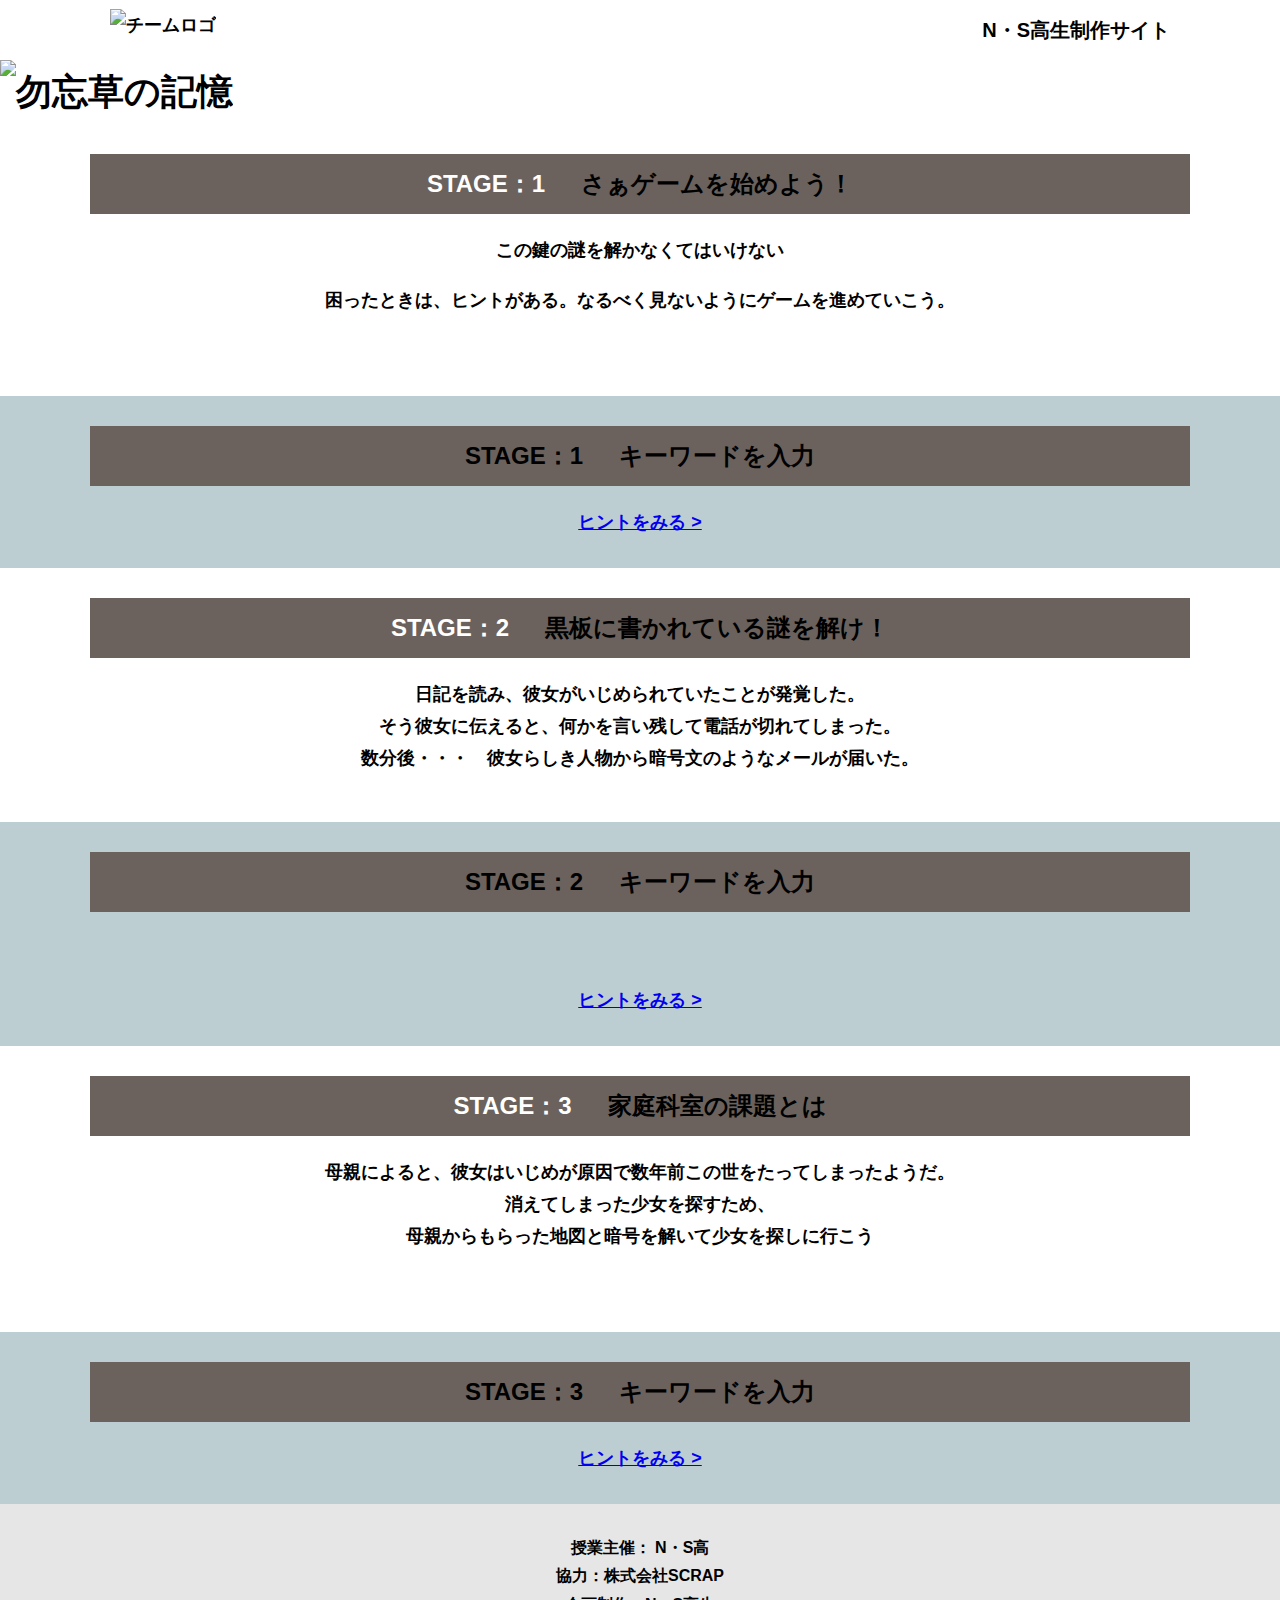
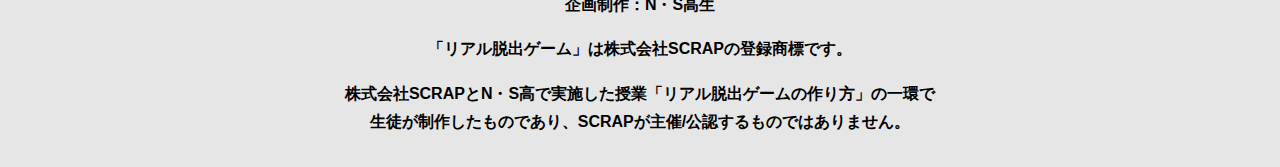
==== main.html @ 3f6b4d62 "Update main.html" ====
<!DOCTYPE html>
<html lang="ja">
<head>
  <meta charset="UTF-8">
  <meta http-equiv="X-UA-Compatible" content="IE=edge">
  <meta name="viewport" content="width=device-width, initial-scale=1.0">
  <title>少女の記憶 │ Project N</title>
  <link rel="stylesheet" href="assets/css/normalize.css">
  <link rel="stylesheet" href="assets/css/style.css">
</head>
<body>
  <svg width="0" height="0" class="hidden">
    <symbol xmlns="http://www.w3.org/2000/svg" viewBox="0 0 12.47 24.94" id="arrow" class="arrow_svg">
      <title>arrow</title>
      <polygon points="0 24.94 0 19.66 7.35 12.47 0 5.92 0 0 12.47 12.47 0 24.94"/>
    </symbol>
  </svg>
  <header class="header">
    <div class="container">
      <div class="header__logo"><img src="assets/images/logo.svg" alt="チームロゴ"></div>
      <div class="header__name">N・S高生制作サイト</div>
    </div>
  </header>
  <main class="main main-page">
    <!-- タイトルエリア　ここから -->
    <h1 class="main-title"><img src="assets/images/main-image.png" alt="勿忘草の記憶"></h1>
    <!-- タイトルエリア　ここまで -->
    <div id="stage">

      <!-- STAGE1　ここから -->
      <div id="sectionStage1" class="stage">

        <!-- STAGE1問題セクション　ここから -->
        <section class="section">
          <div class="container">
            <h2 class="section-title section-title--keycolorlight"><span class="section-title__stage">STAGE：1</span>さぁゲームを始めよう！</h2>
            <p class="text-center">この鍵の謎を解かなくてはいけない</p>
            <p class="text-center">困ったときは、ヒントがある。なるべく見ないようにゲームを進めていこう。</p>
  
            <div class="container">
              <figure class="image__container">
                <img src="assets/images/stage.png" alt="">
              </figure>
                
 <!--  YouTube貼り付け
              <div class="youtube__container">
                <div class="youtube">
                  <iframe width="560" height="315" src="https://www.youtube.com/embed/IRyJe-0Uie0?controls=0" title="YouTube video player" frameborder="0" allow="accelerometer; autoplay; clipboard-write; encrypted-media; gyroscope; picture-in-picture" allowfullscreen></iframe>
                </div>
              </div>
Youtube貼り付けここまで -->
                
            </div>
          </div>
        </section>
        <!-- STAGE1問題セクション　ここまで -->

        <!-- STAGE1解答入力セクション　ここから -->
        <section class="section bg-color--keycolor">
          <div class="container">
            <h2 class="section-title"><span class="section-title__stage">STAGE：1</span>キーワードを入力</h2>
            <!------------------------------------------------------------------------------------------------------------
              解答入力欄のコンポーネントです。入力欄・送信ボタン・エラーメッセージを表示します。
              v-bind:correct="correctAnswer['stage1']['q1']" は正解の解答を指します。
              v-on:answer-input="answerInput($event, 'stage1', 1)" は送信ボタンをクリックした時の動作を決める関数です。
              2番目、3番目の1引数 'stage1', 1 はstage1の1問目ということになります。
              1番麺の引数 $event は正解、不正解の判定を受け取る変数です。
              []、()の間違い、''の抜けがあると動きません。
            ------------------------------------------------------------------------------------------------------------>
            <answer-input v-bind:correct="correctAnswer['stage1']['q1']" v-on:answer-input="answerInput($event, 'stage1', 1)"></answer-input>

            <a class="link-hint" href="hint1.html" target="hint1">ヒントをみる ></a>
          </div>
        </section>
        <!-- STAGE1解答入力セクション　ここまで -->

        <!-- STAGE1クリア画面　ここから -->
        <!------------------------------------------------------------------------------------------------------
          ステージを全問正解するとclear['stage1']がtrusになります。
          v-if="clear['stage1']"はclear['stage1']がtrueになったら表示します。
          v-bind:class="{isClear:clear['stage1']}"はclear['stage1']がtrueになったら「isClear」クラスを追加します。
        -------------------------------------------------------------------------------------------------------->
        <section v-if="clear['stage1']" v-bind:class="{isClear:clear['stage1']}"  class="section section--clear bg-color--gray">
          <div class="container">
            <div class="clear-message">
              <div class="clear-message__title">STAGE：１  クリア！</div>
              <div class="clear-message__content">謎がとけ、鍵が空いた！<br>
                さぁ先生を助けるため<br>
                ３つステージの謎をとき、暗号を見つけ出そう！</div>
              <button v-on:click="nextStage('stage1')" onclick="location.href='#sectionStage2'" class="clear-message__btn btn">次のステージへ<svg class="btn__arrow"><use xlink:href="#arrow"></use></svg></button>
            </div>
          </div>
        </section>
        <!-- STAGE1クリア画面　ここまで -->

      </div>
      <!-- STAGE1　ここまで -->

      <!-- STAGE2　ここから -->
      <!---------------------------------------------------------------------
        クリア画面の「次のステージへ」ボタンをクリックしたら表示します。
        v-if="next['stage1']"はnext['stage1']がtrueになったら表示します。
      ----------------------------------------------------------------------->
      <div v-if="next['stage1']" id="sectionStage2" class="stage">
        <section>
          <div class="section">
            <div class="container">
              <h2 class="section-title section-title--keycolorlight"><span class="section-title__stage">STAGE：2</span>黒板に書かれている謎を解け！</h2>
              <p class="text-center">日記を読み、彼女がいじめられていたことが発覚した。<br>
                そう彼女に伝えると、何かを言い残して電話が切れてしまった。<br>
                 数分後・・・　彼女らしき人物から暗号文のようなメールが届いた。
              </p>
            </div>
          </div>
          <div class="stage-column__container section bg-color--keycolor">
            <div class="container">
              <h2 class="section-title"><span class="section-title__stage">STAGE：2</span>キーワードを入力</h2>
              <!-------------------------------------------------------------
                class名"row"内のclass名"column"が横並びになります。
                改行する場合は以下のように追加してください。
                <div class="row">
                  <div class="column">
                    ～ 内容 ～
                  </div>
                </div>
              ------------------------------------------------------------->
              <div class="row">

                <!-- STAGE2-1　ここから -->
                <div class="column">
                  <!-- STAGE2-1問題セクション　ここから -->
                  <figure class="image__container">
                    <img src="assets/images/stage.png" alt="">
                  </figure>
                  <!-- STAGE2-1問題セクション　ここまで -->
                  <!-- STAGE2-1解答入力セクション　ここから -->
                  <answer-input v-bind:correct="correctAnswer['stage2']['q1']" v-on:answer-input="answerInput($event, 'stage2', 1)"></answer-input>
                  <a class="link-hint" href="hint2.html" target="hint2">ヒントをみる ></a>
                  <!-- STAGE2-1解答入力セクション　ここまで -->
                </div><!-- /.column -->
                <!-- STAGE2-1　ここまで -->

<!-- STAGE2-2 を追加

                <div class="column">

                  <figure class="image__container">
                    <img src="assets/images/stage.png" alt="">
                  </figure>

                  <answer-input v-bind:correct="correctAnswer['stage2']['q2']" v-on:answer-input="answerInput($event, 'stage2', 2)"></answer-input>
                  <a class="link-hint" href="hint2.html" target="hint2">ヒントをみる ></a>
                　
                </div>

2-2追加ここまで -->
                  
<!-- STAGE2-3 を追加

                <div class="column">

                  <figure class="image__container">
                    <img src="assets/images/stage.png" alt="">
                  </figure>

                  <answer-input v-bind:correct="correctAnswer['stage2']['q3']" v-on:answer-input="answerInput($event, 'stage2', 3)"></answer-input>
                  <a class="link-hint" href="hint2.html" target="hint2">ヒントをみる ></a>

                </div>

2-3追加ここまで -->

              </div><!-- /.row -->

            </div>
          </div>
        </section>

        <!-- STAGE2クリア画面　ここから -->
        <section v-if="clear['stage2']" v-bind:class="{isClear:clear['stage2']}"  class="section section--clear bg-color--gray">
          <div class="container">
            <div class="clear-message">
              <div class="clear-message__title">STAGE：2　クリア！</div>
              <div class="clear-message__content">暗号文を解き、<br>
                あなたは導き出された連絡先に電話をした</div>
                <button v-on:click="nextStage('stage2')" onclick="location.href='#sectionStage3'" class="clear-message__btn btn">次のステージへ<svg class="btn__arrow"><use xlink:href="#arrow"></use></svg></button>
            </div>
          </div>
        </section>
        <!-- STAGE2クリア画面　ここまで -->
      </div>
      <!-- STAGE2　ここまで -->

      <!-- STAGE3　ここから -->
      <div v-if="next['stage2']" id="sectionStage3" class="stage">

        <!-- STAGE3-1問題セクション　ここから -->
        <section class="section">
          <div class="container">
            <h2 class="section-title section-title--keycolorlight"><span class="section-title__stage">STAGE：3</span>家庭科室の課題とは</h2>
            <p class="text-center">母親によると、彼女はいじめが原因で数年前この世をたってしまったようだ。<br>
              消えてしまった少女を探すため、<br>
              母親からもらった地図と暗号を解いて少女を探しに行こう</p>
            <figure class="image__container">
              <img src="assets/images/stage.png" alt="">
            </figure>
          </div>
        </section>
        <!-- STAGE3-1問題セクション　ここまで -->

        <!-- STAGE3-1解答入力セクションここから -->
        <section class="section bg-color--keycolor">
          <div class="container">
            <h2 class="section-title"><span class="section-title__stage">STAGE：3</span>キーワードを入力</h2>
            <!-----------------------------------------------------------------------------------------------------------------
              解答入力欄のコンポーネントです。
              v-on:answer-input="answerInput($event, 'stage3', 1, 'final')" は送信ボタンをクリックした時の動作を決める関数です。
              4番目の引数 'final' は最終ステージを表します。
            ------------------------------------------------------------------------------------------------------------------>
            <answer-input v-bind:correct="correctAnswer['stage3']['q1']" v-on:answer-input="answerInput($event, 'stage3', 1, 'final')"></answer-input>
            <a class="link-hint" href="hint3.html" target="hint3">ヒントをみる ></a>
          </div>
        </section>
        <!-- STAGE3-1解答入力セクション　ここまで -->

<!-- STAGE3-2問題セクション を追加

          <section class="section">
          <div class="container">

            <figure class="image__container">
              <img src="assets/images/stage.png" alt="">
            </figure>
          </div>
        </section>

        <section class="section bg-color--keycolor">
          <div class="container">
            <h2 class="section-title"><span class="section-title__stage">STAGE：3</span>キーワードを入力</h2>
            <answer-input v-bind:correct="correctAnswer['stage3']['q2']" v-on:answer-input="answerInput($event, 'stage3', 2, 'final')"></answer-input>
            <a class="link-hint" href="hint3.html" target="hint3">ヒントをみる ></a>
          </div>
        </section>
      　　
STAGE3-2追加ここまで -->

          
<!-- STAGE3-3問題セクション　を追加
        <section class="section">
          <div class="container">

            <figure class="image__container">
              <img src="assets/images/stage.png" alt="">
            </figure>
          </div>
        </section>

        <section class="section bg-color--keycolor">
          <div class="container">
            <h2 class="section-title"><span class="section-title__stage">STAGE：3</span>キーワードを入力</h2>

            <answer-input v-bind:correct="correctAnswer['stage3']['q3']" v-on:answer-input="answerInput($event, 'stage3', 3, 'final')"></answer-input>
            <a class="link-hint" href="hint3.html" target="hint3">ヒントをみる ></a>
          </div>
        </section>

STAGE3-3追加　ここまで -->

          
      </div>
      <!-- STAGE3　ここまで -->

    </div>
  </main>
  <footer class="footer section bg-color--gray">
    <div class="container">
        <p class="text-center">授業主催： N・S高<br>協力：株式会社SCRAP<br>企画制作：N・S高生</p>
        <p class="text-center">「リアル脱出ゲーム」は株式会社SCRAPの登録商標です。</p>
        <p class="text-center">株式会社SCRAPとN・S高で実施した授業「リアル脱出ゲームの作り方」の一環で<br>生徒が制作したものであり、SCRAPが主催/公認するものではありません。</p>
    </div>
  </footer>
  <script src="https://unpkg.com/vue@next"></script>
  <script src="assets/js/main.js"></script>
</body>
</html>
---- assets/css/style.css ----
@charset "UTF-8";
/****************************
 * 共通CSSのテンプレートです。
*****************************/
*,
*::before,
*::after {
  -webkit-box-sizing: border-box;
          box-sizing: border-box;
}

html {
  font-size: 18px;
  -webkit-box-sizing: border-box;
          box-sizing: border-box;
}

body {
  overflow-x: hidden;
  font-family: "游ゴシック体", "Yu Gothic", YuGothic, "ヒラギノ角ゴ Pro", "Hiragino Kaku Gothic Pro", "メイリオ", "Meiryo", sans-serif;
  font-size: 18px;
  line-height: 1.77778;
  font-weight: bold;
  text-decoration: none;
  border: none;
  list-style: none;
  color: #000;
  margin: 0;
}

img {
  width: 100%;
}

figure {
  margin: 0;
}

figcaption {
  margin-top: 30px;
  font-size: 14px;
}

@media screen and (max-width: 767px) {
  figcaption {
    font-size: 13px;
  }
}

input[type=text] {
  font-size: 18px;
  border: none;
  padding: 25px 35px;
  display: block;
  margin: 0 auto;
  max-width: 580px;
  width: 100%;
}

::-webkit-input-placeholder {
  color: #999;
}

:-ms-input-placeholder {
  color: #999;
}

::-ms-input-placeholder {
  color: #999;
}

::placeholder {
  color: #999;
}

button {
  cursor: pointer;
  display: block;
  border: none;
  margin: 0 auto;
  background-color: #83aab6;
  color: #fff;
  width: 287px;
  height: 55px;
}

/*******************
* Layout
*******************/
.section {
  padding-top: 30px;
  padding-bottom: 30px;
}

.section--clear {
  /* ステージクリア画面 */
  position: fixed;
  display: none;
  /* 読み込み時に一瞬表示されるのを防ぐ */
  -webkit-box-pack: center;
      -ms-flex-pack: center;
          justify-content: center;
  -webkit-box-align: center;
      -ms-flex-align: center;
          align-items: center;
  top: 0;
  bottom: 0;
  left: 0;
  right: 0;
  z-index: 200;
}

.section--clear.isClear {
  display: -webkit-box;
  display: -ms-flexbox;
  display: flex;
}

.container {
  width: 1100px;
  padding-left: 20px;
  padding-right: 20px;
  margin: 0 auto;
}

@media screen and (max-width: 1100px) {
  .container {
    width: calc(100% - 40px);
  }
}

.row {
  display: -webkit-box;
  display: -ms-flexbox;
  display: flex;
  -ms-flex-line-pack: stretch;
      align-content: stretch;
  gap: 10px;
}

.row + .row {
  margin-top: 20px;
}

.column {
  width: 100%;
}

.card {
  background-color: #fff;
  margin-bottom: 20px;
  height: 100%;
}

.card__title {
  font-size: 18px;
  text-align: center;
  margin: 0;
  padding: 20px 30px;
  position: relative;
  cursor: pointer;
}

.card__content {
  -webkit-transition: all 0.3s;
  transition: all 0.3s;
  font-size: 16px;
  padding: 20px 30px;
  margin: 0;
  position: relative;
}

.card__content::before {
  display: block;
  content: '';
  width: calc(100% - 60px);
  height: 7px;
  background-color: #bdced3;
  position: absolute;
  top: -10px;
  left: 30px;
}

.hint-page .card {
  height: auto;
}

.hint-page .card__content {
  display: none;
  text-align: center;
}

.hint-page .card__arrow {
  position: absolute;
  top: calc(50% - 12px);
  right: 45px;
  -webkit-transform: rotate(90deg);
          transform: rotate(90deg);
  -webkit-transition: all 0.3s;
  transition: all 0.3s;
  fill: #009245;
  width: 12px;
  height: 24px;
}

.hint-page .card.is-open .card__content {
  display: block;
}

.hint-page .card.is-open .card__arrow {
  -webkit-transform: rotate(-90deg);
          transform: rotate(-90deg);
}

.box {
  padding: 35px 30px;
}

.youtube {
  position: relative;
  width: 100%;
  padding-top: 56.25%;
}

.youtube iframe {
  position: absolute;
  top: 0;
  left: 0;
  width: 100%;
  height: 100%;
}

.youtube__container {
  max-width: 800px;
  margin: 0 auto;
}

/*********************
* Color
*********************/
.bg-color--keycolor {
  background-color: #bdced3;
}

.bg-color--subcolor {
  background-color: #bdced3;
}

.bg-color--gray {
  background-color: #e6e6e6;
}

/*********************
* title
**********************/
.main-title {
  margin: 0;
}

.sub-title {
  text-align: center;
  font-size: 18px;
  line-height: 1.66667;
}

.sub-title__bg {
  background-color: #fcee21;
  padding-left: 1rem;
  padding-right: 1rem;
}

.section-title {
  font-size: 24px;
  line-height: 1.75;
  text-align: center;
  padding: 9px 20px;
  background-color: #6b625d;
  margin: 0 -20px 20px -20px;
}

.section-title__stage {
  display: inline-block;
  margin-right: 2rem;
}

.section-title--keycolorlight {
  background-color: #6b625d;
}

.section-title--keycolorlight .section-title__stage {
  color: #fff;
}

.section-title--keycolor {
  background-color: #6b625d;
}

.section-title--story {
  width: 330px;
  margin: 0 auto 20px;
}

.section-title--border {
  position: relative;
  font-size: 30px;
  text-align: center;
  line-height: 1.06667;
  margin: 0;
  padding-bottom: 15px;
  color: #006837;
}

.section-title--border::after {
  position: absolute;
  bottom: 0;
  left: calc(50% - 95px);
  display: block;
  content: '';
  background-color: #fff;
  height: 2.6px;
  width: 190px;
}

/******************
* text
******************/
.font-eng {
  font-style: italic;
  font-weight: normal;
}

/*************************
* Button
*************************/
.btn {
  display: block;
  text-decoration: none;
  cursor: pointer;
  background-color: #83aab6;
  color: #fff;
  font-size: 24px;
  line-height: 1.54167;
  text-align: center;
  padding: 11.5px;
  width: calc(100% - 40px);
  max-width: 700px;
  margin: 10px auto;
  position: relative;
}

.btn:hover {
  opacity: 0.7;
}

.btn__arrow {
  position: absolute;
  top: calc(50% - 12px);
  right: 15px;
  fill: #fff;
  width: 12px;
  height: 24px;
}

/****************
* header
*****************/
.header {
  background-color: #fff;
  height: 60px;
}

.header .container {
  display: -webkit-box;
  display: -ms-flexbox;
  display: flex;
  -webkit-box-pack: justify;
      -ms-flex-pack: justify;
          justify-content: space-between;
  -webkit-box-align: center;
      -ms-flex-align: center;
          align-items: center;
  height: 100%;
}

.header__logo {
  width: 330px;
  height: 42px;
}

.header__name {
  font-size: 20px;
  line-height: 1.1;
}

.footer {
  font-size: 16px;
}

.footer p:first-child {
  margin-top: 0;
}

.footer p:last-child {
  margin-bottom: 0;
}

/********************
* main
********************/
.story__note {
  margin: 0;
}

.story__note__outer {
  width: 860px;
  display: -webkit-box;
  display: -ms-flexbox;
  display: flex;
  padding: 20px;
  margin: 20px auto;
  -webkit-box-pack: center;
      -ms-flex-pack: center;
          justify-content: center;
}

@media screen and (max-width: 940px) {
  .story__note__outer {
    width: 100%;
  }
}

.stage-column__container + .stage-column__container {
  border-top: 2px solid #fff;
}

.answer {
  font-size: 18px;
  margin-bottom: 20px;
  line-height: 80px;
  word-spacing: 20px;
}

.err-message {
  color: #c1272d;
  font-size: 18px;
  text-align: center;
}

.link-hint {
  text-align: center;
  display: block;
  margin-top: 20px;
}

.clear-message {
  background-color: #bdced3;
  padding: 30px 30px 60px;
  position: relative;
}

.clear-message__title {
  position: relative;
  display: block;
  text-align: center;
  color: #6b625d;
  font-size: 30px;
  padding-bottom: 10px;
  margin-bottom: 35px;
}

.clear-message__title::after {
  content: '';
  position: absolute;
  display: block;
  width: 183px;
  height: 2px;
  background-color: #fff;
  bottom: 0;
  left: calc(50% - (183px/2));
}

.clear-message__content {
  text-align: center;
}

.clear-message__btn {
  position: absolute;
  bottom: -30px;
  left: calc(50% - 144px);
  width: 288px;
  margin: 0;
}

/********************
* Utility
********************/
.text-center {
  text-align: center;
}

.text-left {
  text-align: left;
}

.text-right {
  text-align: right;
}

.hidden {
  display: none;
}
/*# sourceMappingURL=style.css.map */
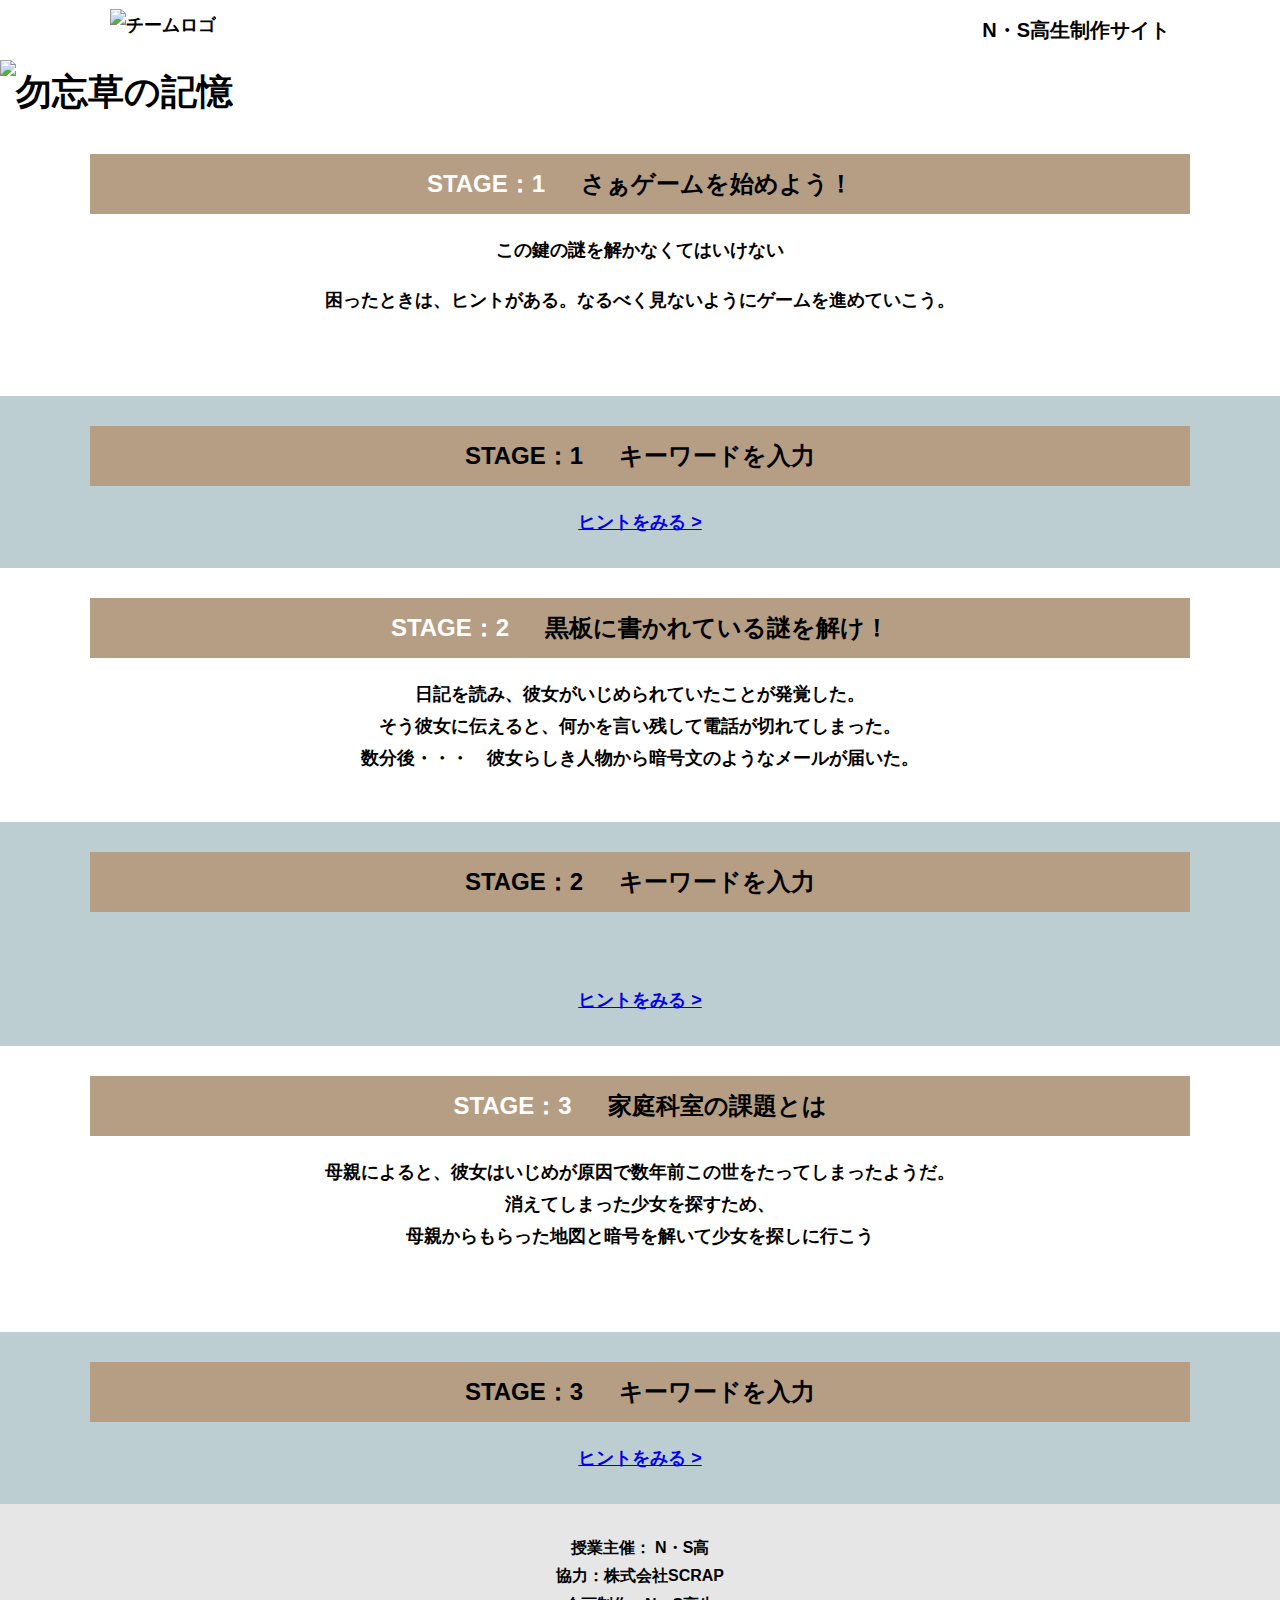
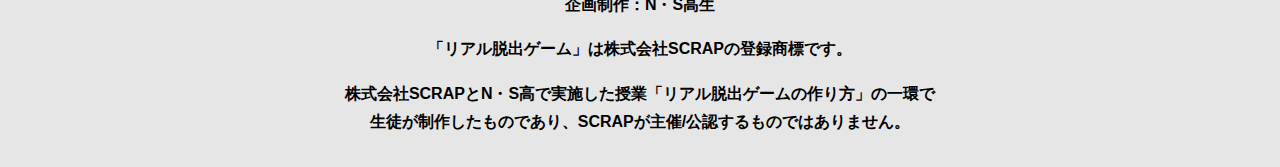
==== commit 4365a1ca: "Update main.html" ====
--- a/main.html
+++ b/main.html
@@ -85,8 +85,8 @@
             <div class="clear-message">
               <div class="clear-message__title">STAGE：１  クリア！</div>
               <div class="clear-message__content">謎がとけ、鍵が空いた！<br>
-                さぁ先生を助けるため<br>
-                ３つステージの謎をとき、暗号を見つけ出そう！</div>
+                新たなる手がかりを見つけるため、<br>
+                日記を読もう！</div>
               <button v-on:click="nextStage('stage1')" onclick="location.href='#sectionStage2'" class="clear-message__btn btn">次のステージへ<svg class="btn__arrow"><use xlink:href="#arrow"></use></svg></button>
             </div>
           </div>
@@ -130,7 +130,7 @@
                 <div class="column">
                   <!-- STAGE2-1問題セクション　ここから -->
                   <figure class="image__container">
-                    <img src="assets/images/stage.png" alt="">
+                    <img src="assets/images/image2.png" alt="">
                   </figure>
                   <!-- STAGE2-1問題セクション　ここまで -->
                   <!-- STAGE2-1解答入力セクション　ここから -->
--- a/assets/css/style.css
+++ b/assets/css/style.css
@@ -78,7 +78,7 @@
   display: block;
   border: none;
   margin: 0 auto;
-  background-color: #83aab6;
+  background-color: #84a7b4;
   color: #fff;
   width: 287px;
   height: 55px;
@@ -198,7 +198,7 @@
           transform: rotate(90deg);
   -webkit-transition: all 0.3s;
   transition: all 0.3s;
-  fill: #009245;
+  fill: #6b625d;
   width: 12px;
   height: 24px;
 }
@@ -274,7 +274,7 @@
   line-height: 1.75;
   text-align: center;
   padding: 9px 20px;
-  background-color: #6b625d;
+  background-color: #b59e84;
   margin: 0 -20px 20px -20px;
 }
 
@@ -284,7 +284,7 @@
 }
 
 .section-title--keycolorlight {
-  background-color: #6b625d;
+  background-color: #b59e84;
 }
 
 .section-title--keycolorlight .section-title__stage {
@@ -292,7 +292,7 @@
 }
 
 .section-title--keycolor {
-  background-color: #6b625d;
+  background-color: #b59e84;
 }
 
 .section-title--story {
@@ -307,7 +307,7 @@
   line-height: 1.06667;
   margin: 0;
   padding-bottom: 15px;
-  color: #006837;
+  color: #6b625d;
 }
 
 .section-title--border::after {
@@ -336,7 +336,7 @@
   display: block;
   text-decoration: none;
   cursor: pointer;
-  background-color: #83aab6;
+  background-color: #84a7b4;
   color: #fff;
   font-size: 24px;
   line-height: 1.54167;
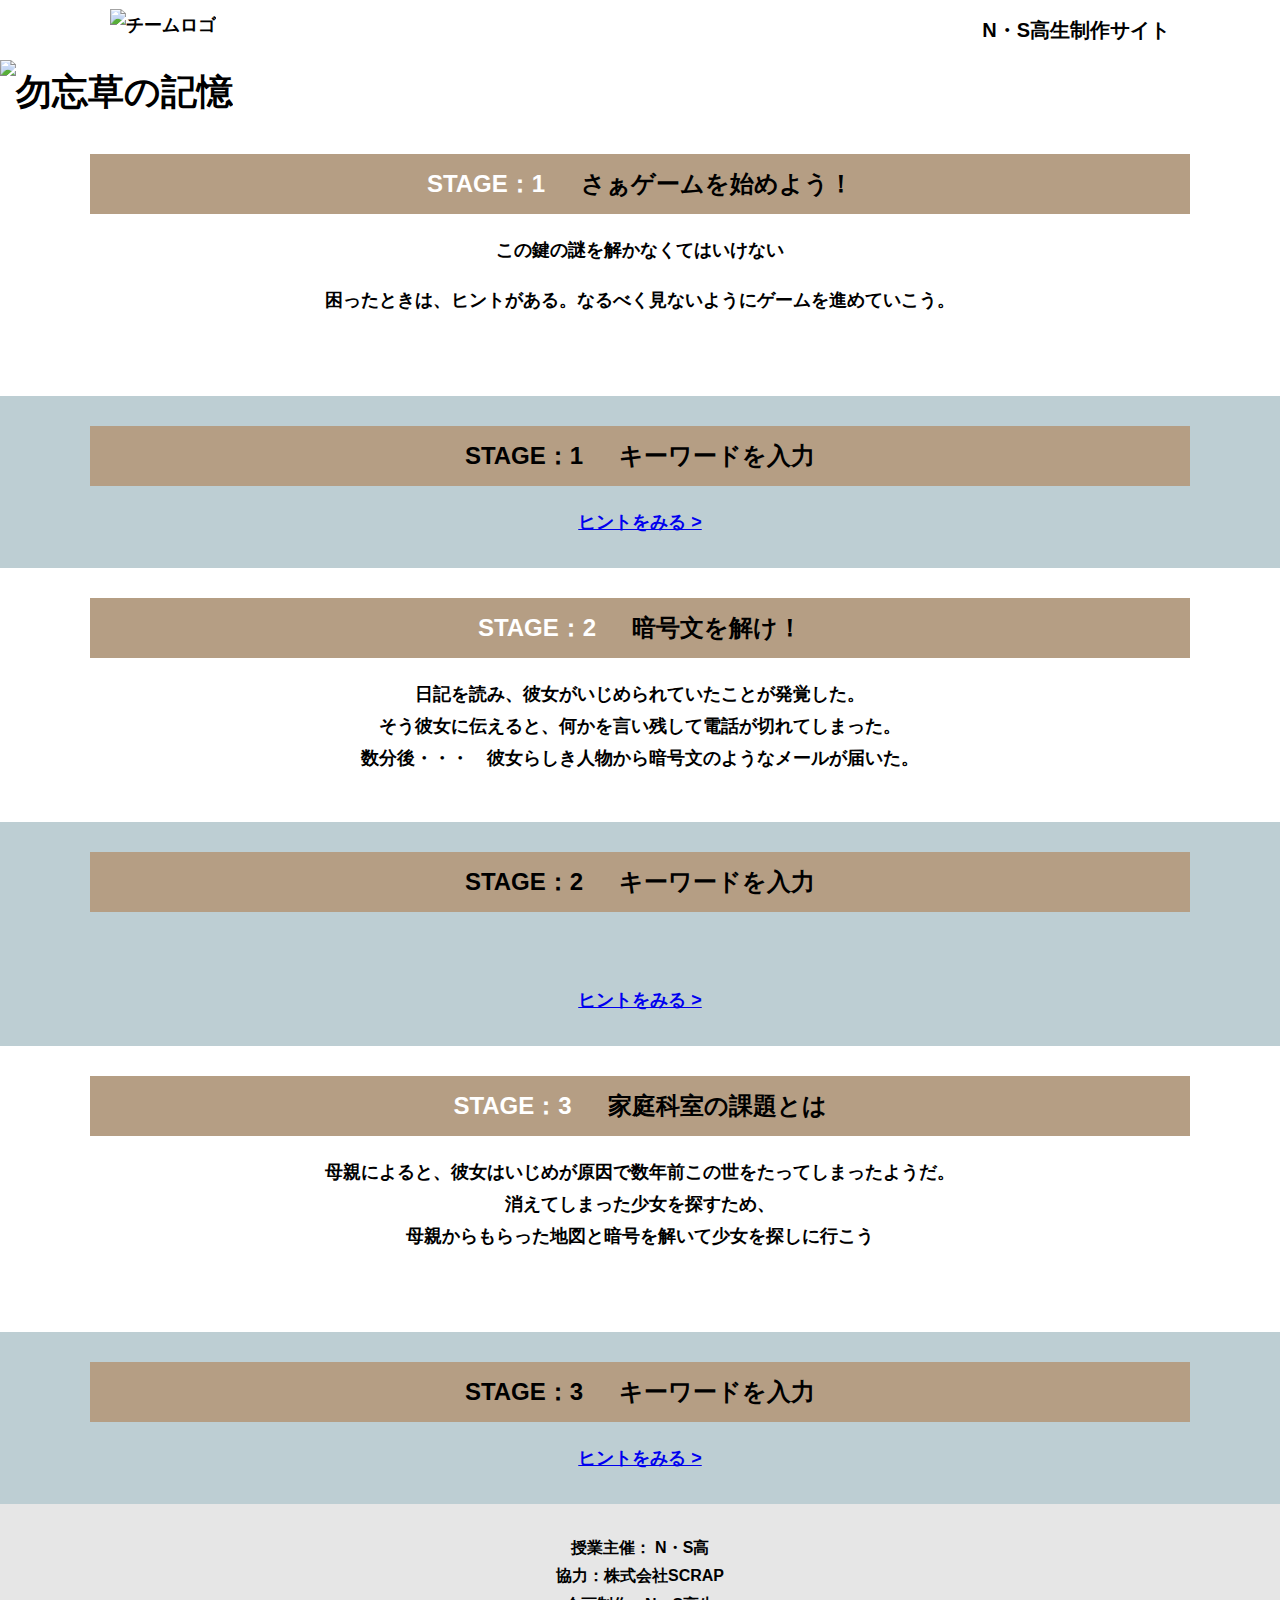
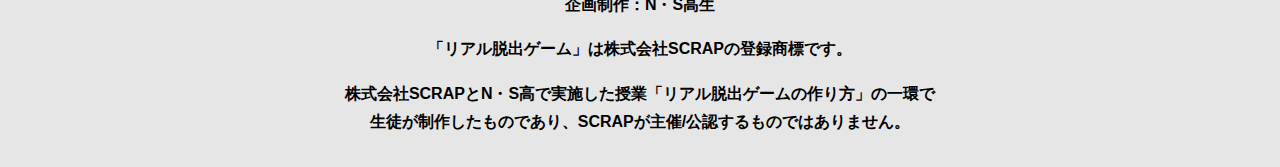
==== commit da75958b: "Merge pull request #20 from meow0704/meow0704-patch-9" ====
--- a/main.html
+++ b/main.html
@@ -105,7 +105,7 @@
         <section>
           <div class="section">
             <div class="container">
-              <h2 class="section-title section-title--keycolorlight"><span class="section-title__stage">STAGE：2</span>黒板に書かれている謎を解け！</h2>
+              <h2 class="section-title section-title--keycolorlight"><span class="section-title__stage">STAGE：2</span>暗号文を解け！</h2>
               <p class="text-center">日記を読み、彼女がいじめられていたことが発覚した。<br>
                 そう彼女に伝えると、何かを言い残して電話が切れてしまった。<br>
                  数分後・・・　彼女らしき人物から暗号文のようなメールが届いた。
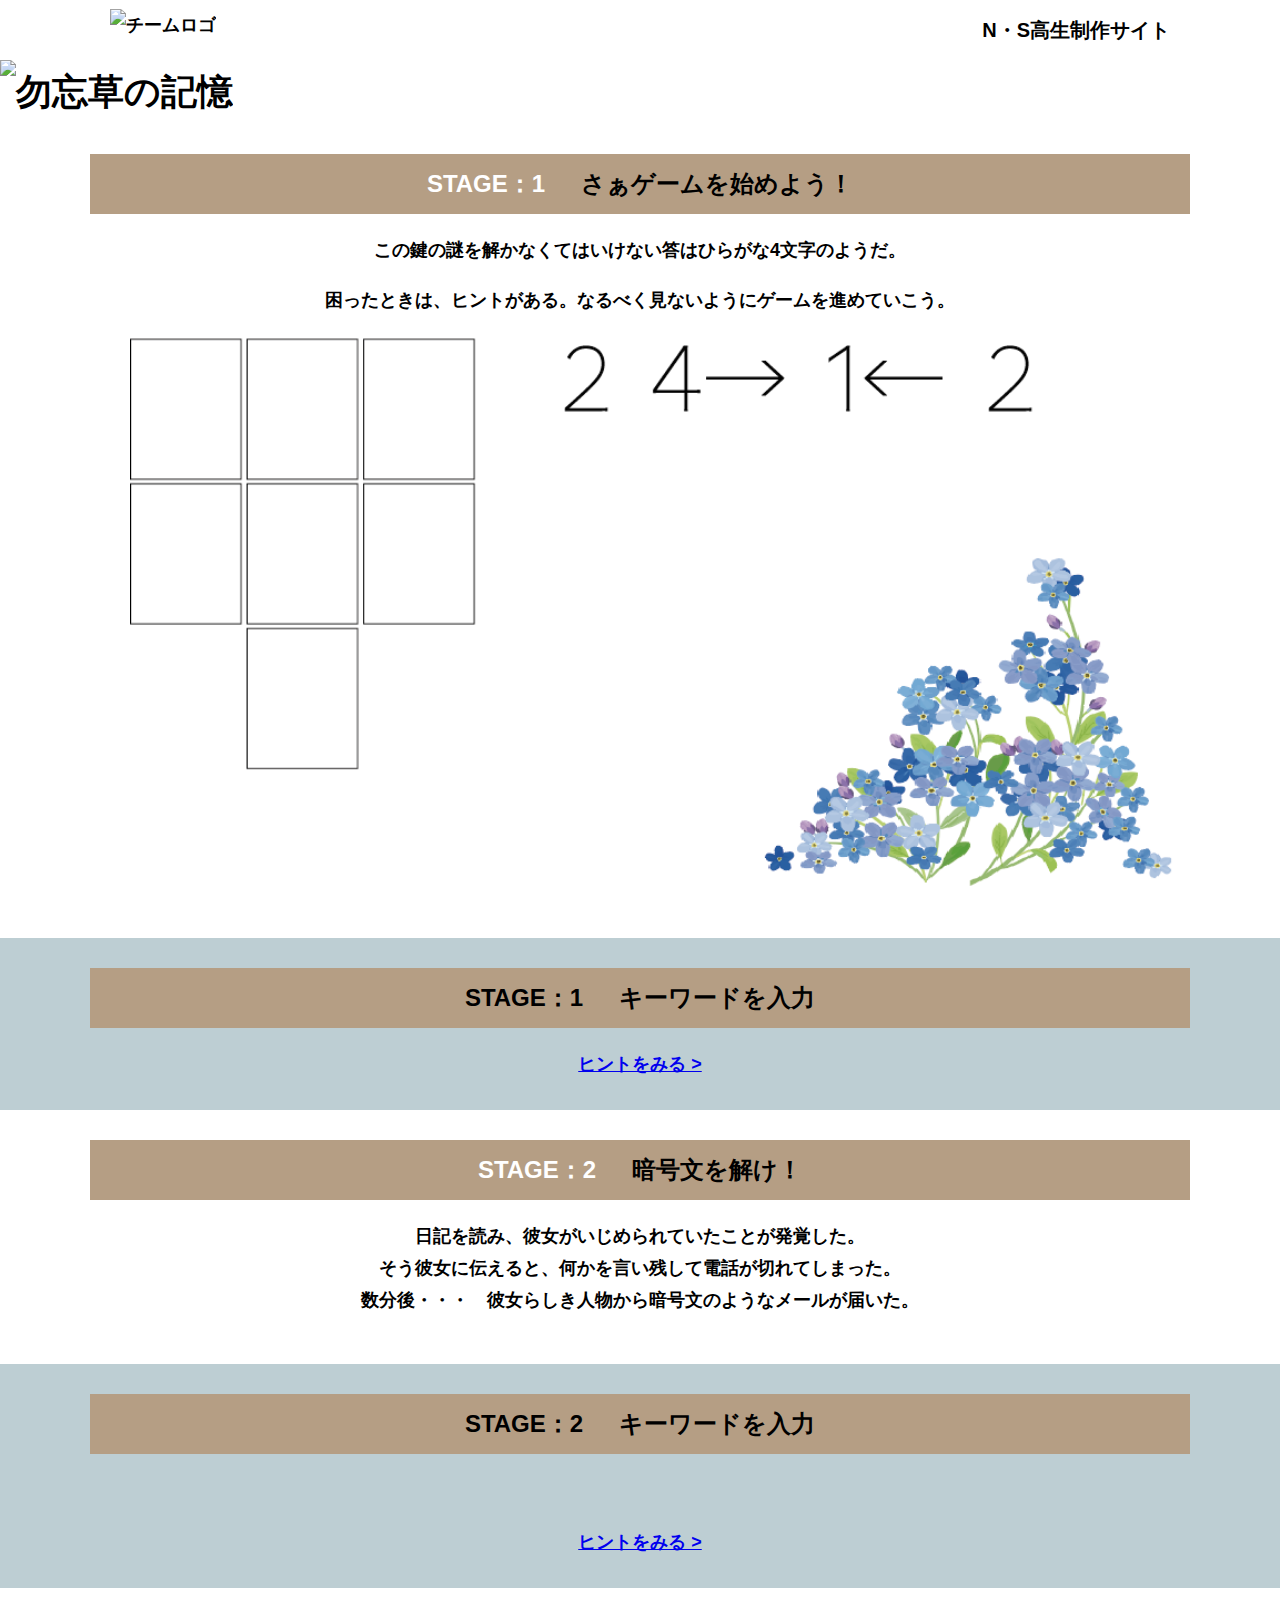
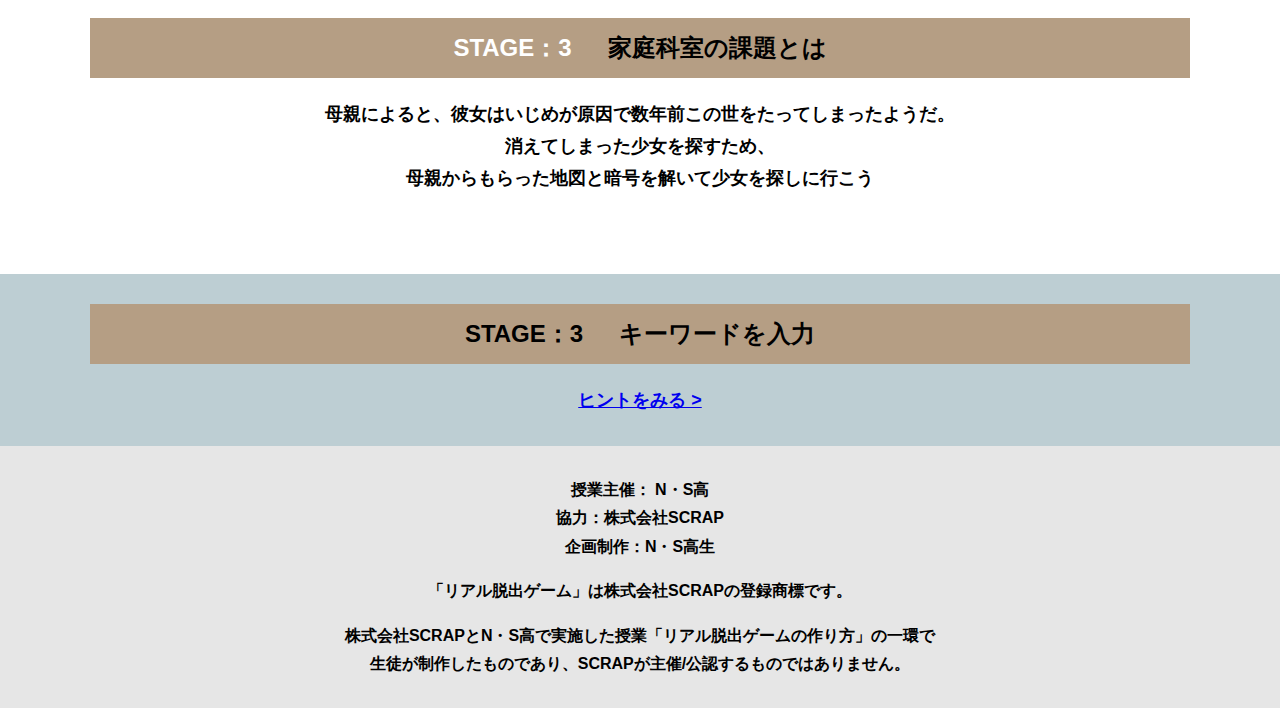
==== commit d3c6fb81: "Update main.html" ====
--- a/main.html
+++ b/main.html
@@ -34,12 +34,12 @@
         <section class="section">
           <div class="container">
             <h2 class="section-title section-title--keycolorlight"><span class="section-title__stage">STAGE：1</span>さぁゲームを始めよう！</h2>
-            <p class="text-center">この鍵の謎を解かなくてはいけない</p>
+            <p class="text-center">この鍵の謎を解かなくてはいけない答はひらがな4文字のようだ。</p>
             <p class="text-center">困ったときは、ヒントがある。なるべく見ないようにゲームを進めていこう。</p>
   
             <div class="container">
               <figure class="image__container">
-                <img src="assets/images/stage.png" alt="">
+                <img src="assets/images/名称未設定-3.png" alt="">
               </figure>
                 
  <!--  YouTube貼り付け
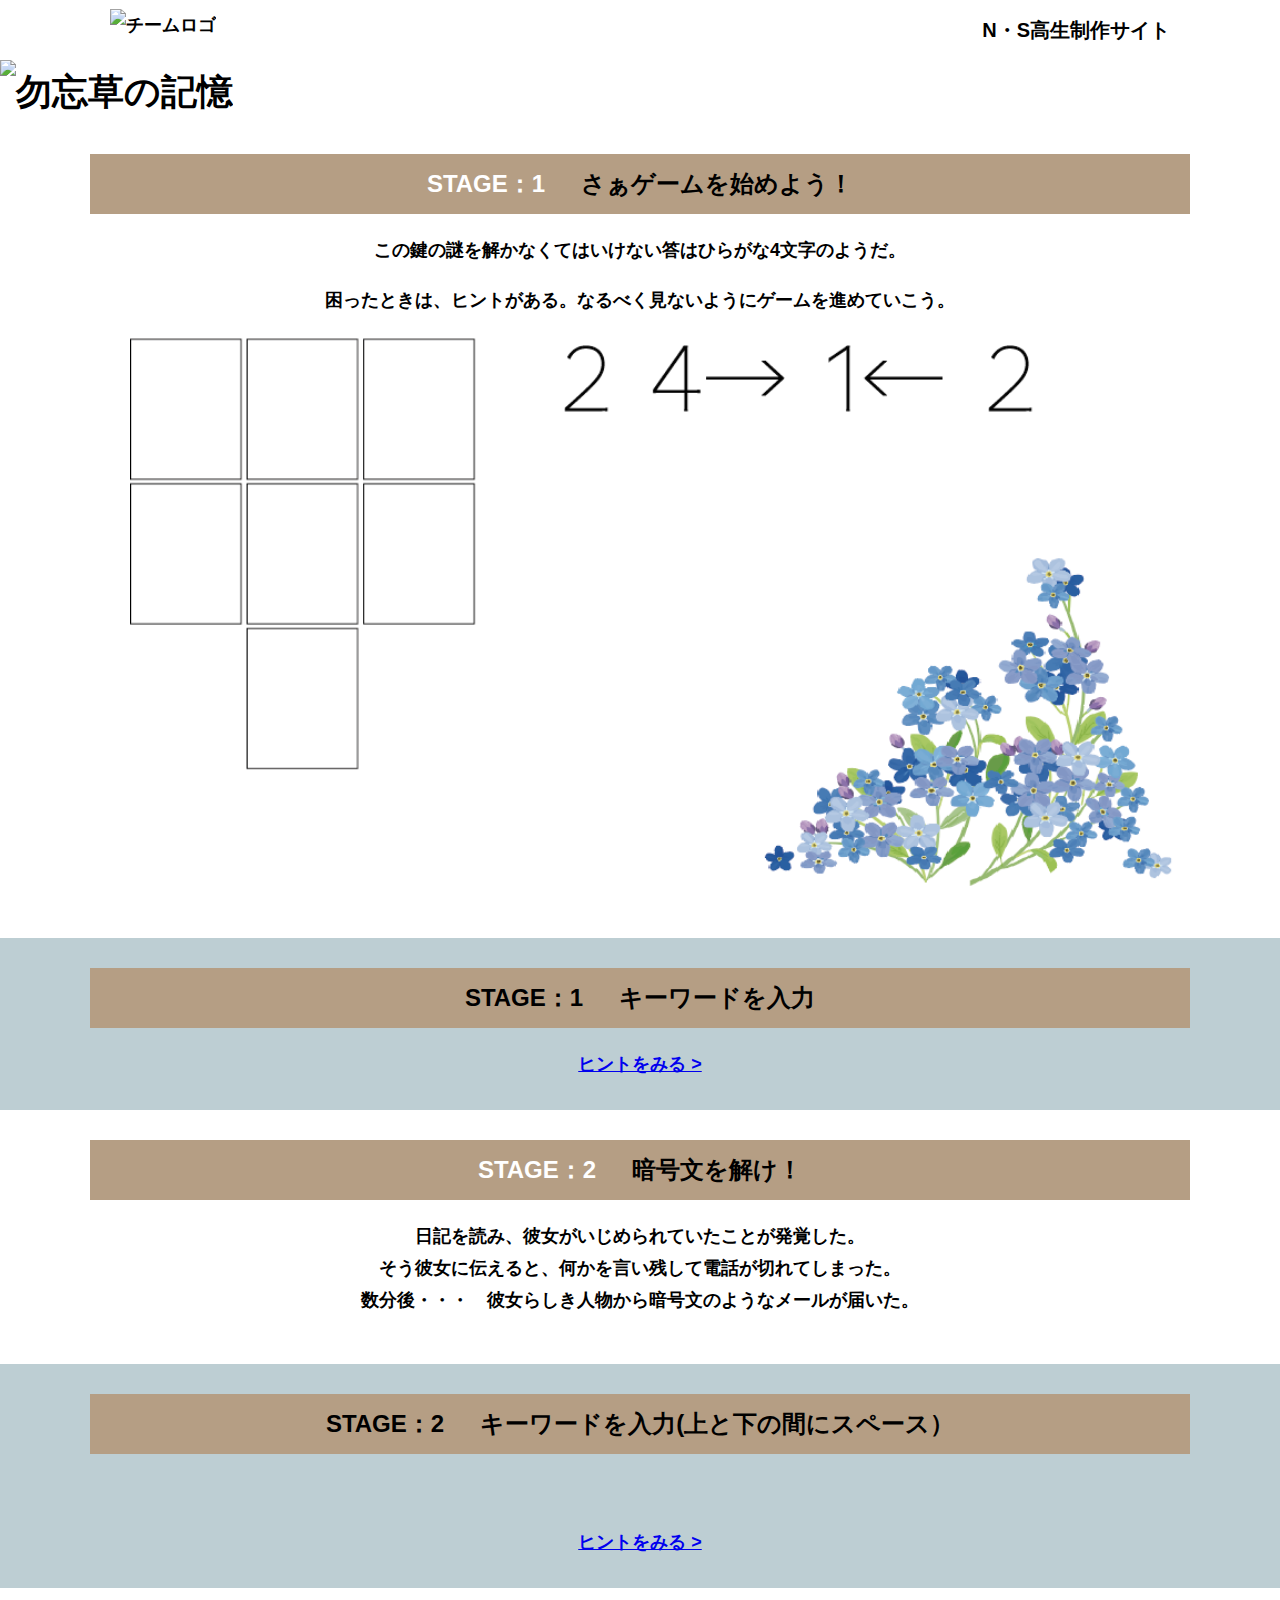
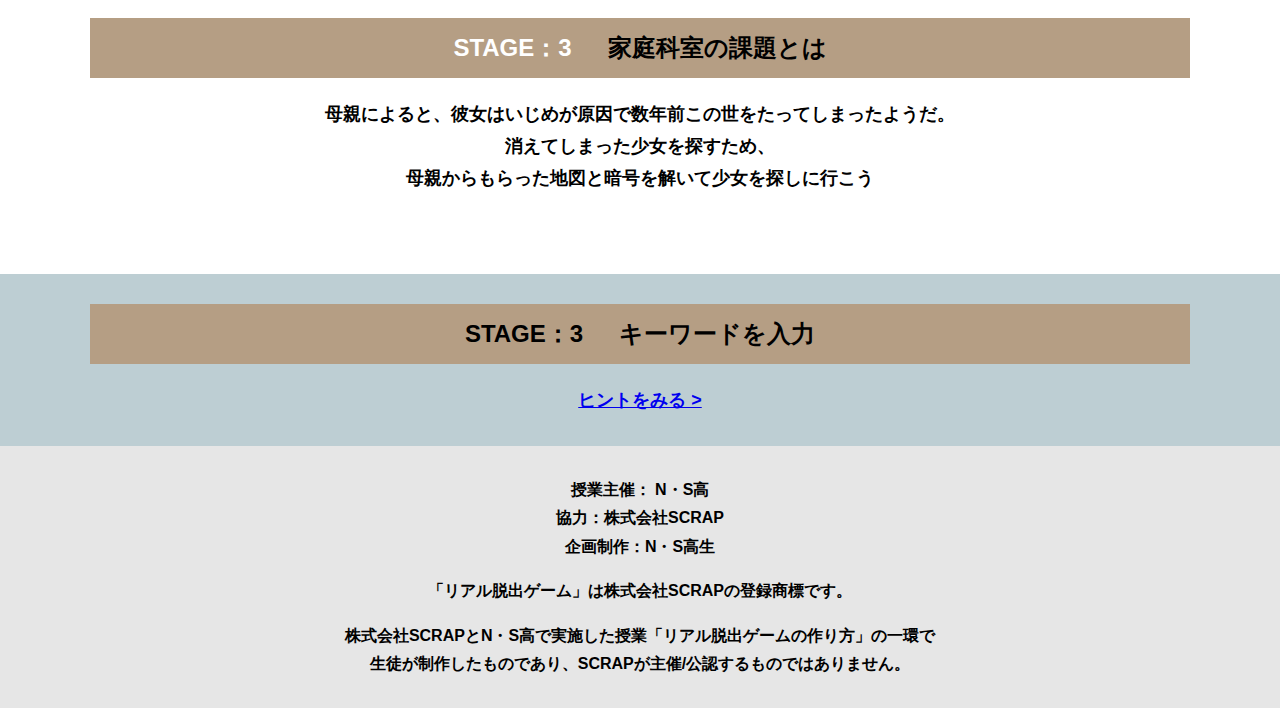
==== commit df4cf887: "Update main.html" ====
--- a/main.html
+++ b/main.html
@@ -114,7 +114,7 @@
           </div>
           <div class="stage-column__container section bg-color--keycolor">
             <div class="container">
-              <h2 class="section-title"><span class="section-title__stage">STAGE：2</span>キーワードを入力</h2>
+              <h2 class="section-title"><span class="section-title__stage">STAGE：2</span>キーワードを入力(上と下の間にスペース）</h2>
               <!-------------------------------------------------------------
                 class名"row"内のclass名"column"が横並びになります。
                 改行する場合は以下のように追加してください。
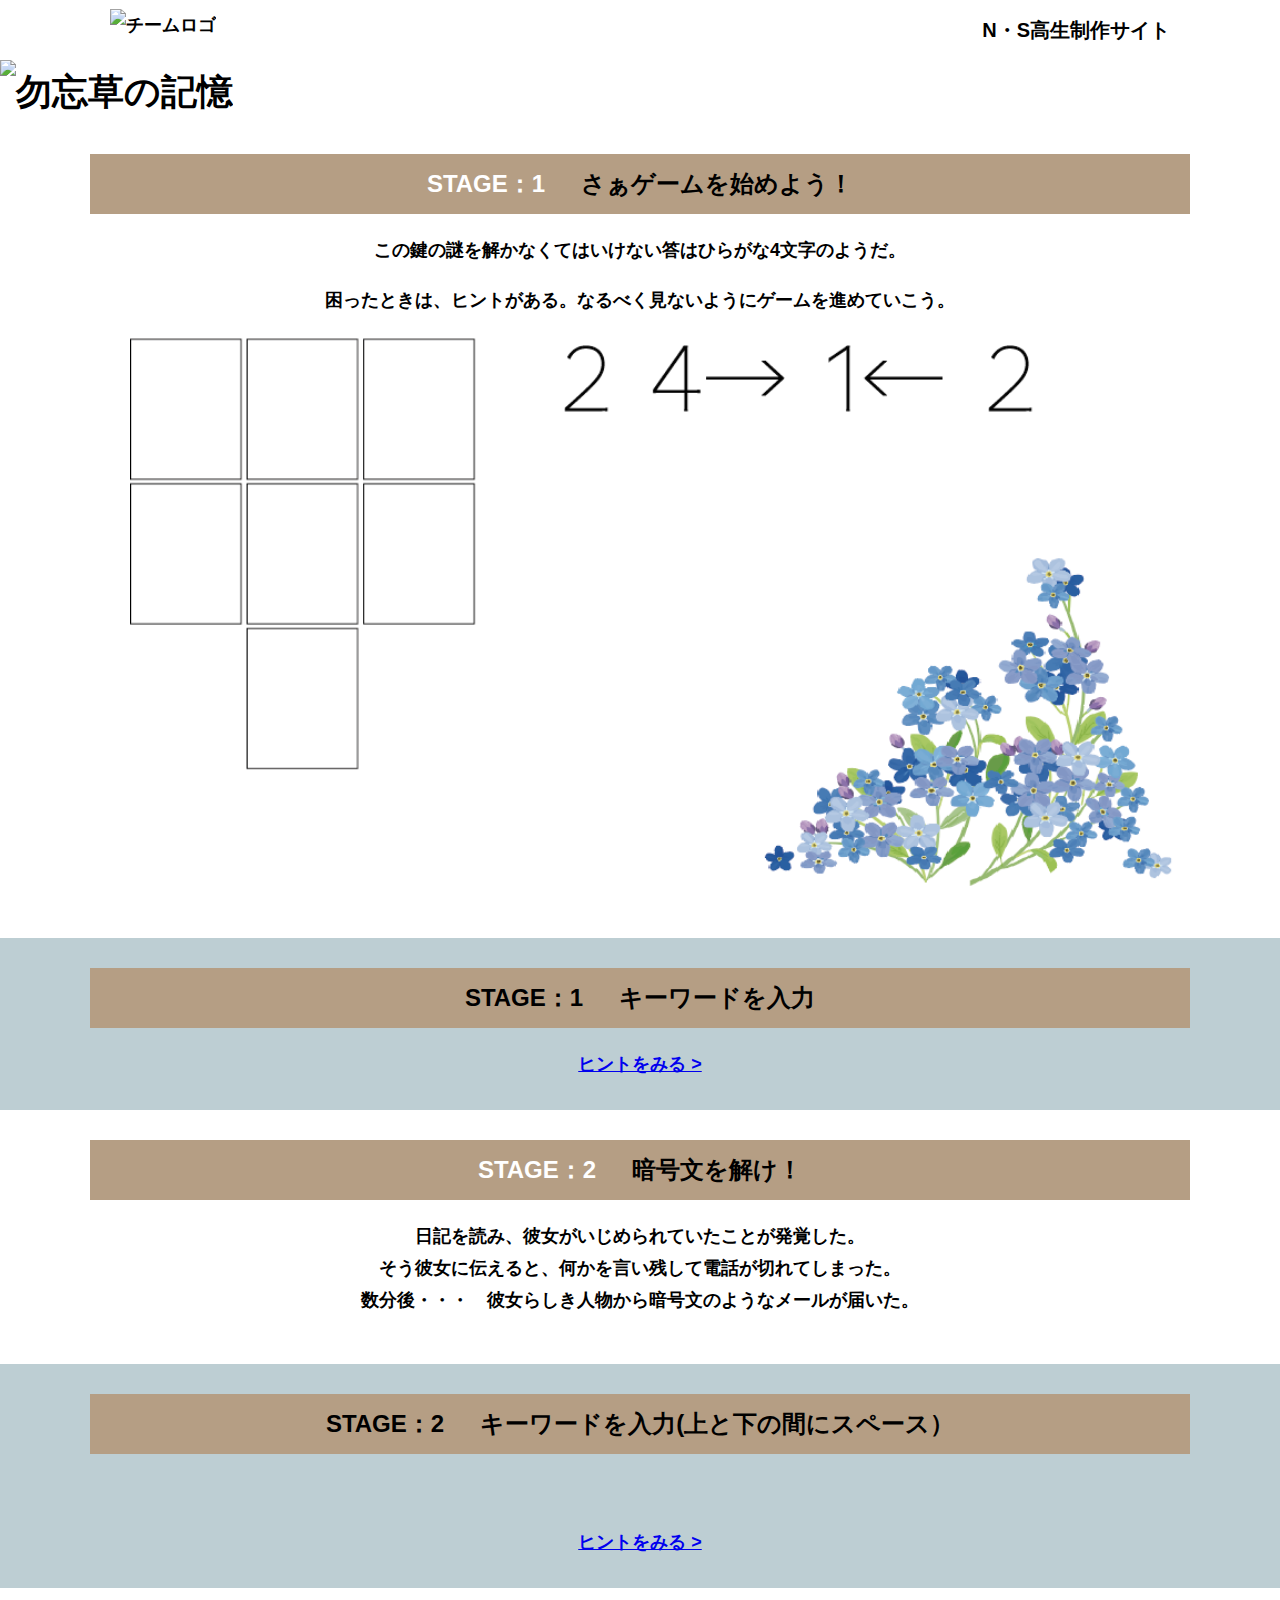
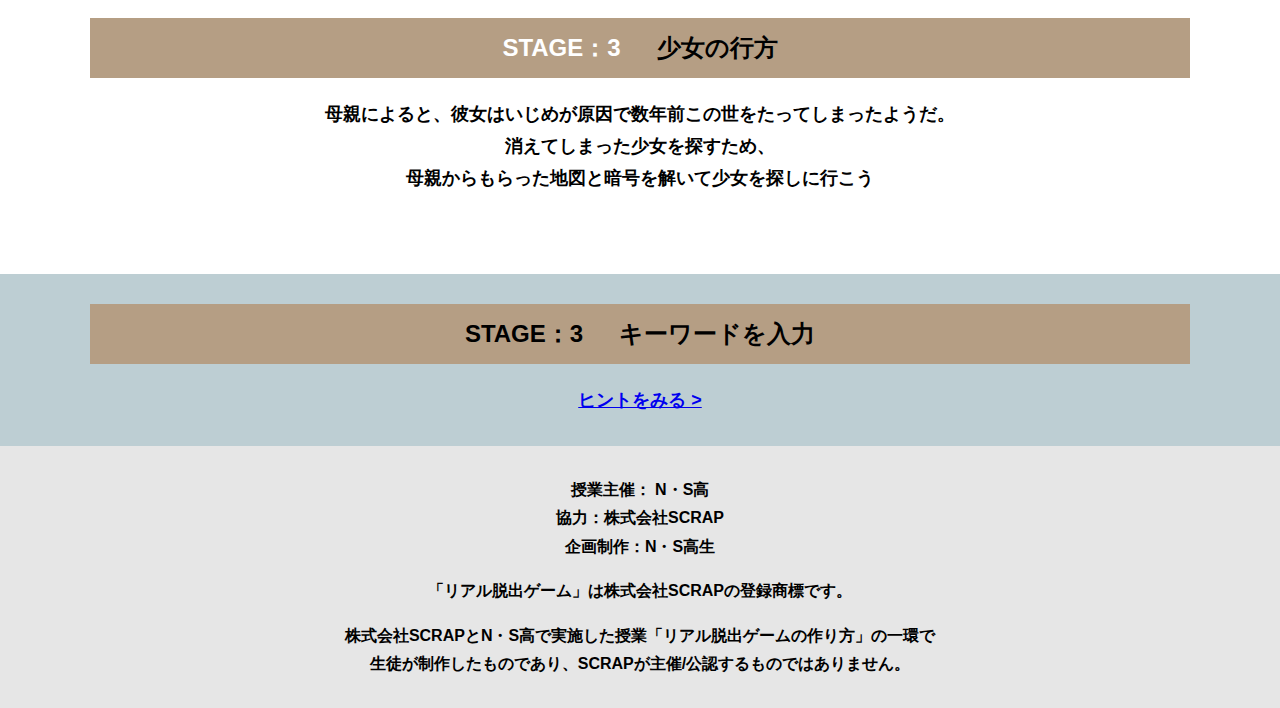
==== commit e2f34c8b: "Update main.html" ====
--- a/main.html
+++ b/main.html
@@ -197,12 +197,12 @@
         <!-- STAGE3-1問題セクション　ここから -->
         <section class="section">
           <div class="container">
-            <h2 class="section-title section-title--keycolorlight"><span class="section-title__stage">STAGE：3</span>家庭科室の課題とは</h2>
+            <h2 class="section-title section-title--keycolorlight"><span class="section-title__stage">STAGE：3</span>少女の行方</h2>
             <p class="text-center">母親によると、彼女はいじめが原因で数年前この世をたってしまったようだ。<br>
               消えてしまった少女を探すため、<br>
               母親からもらった地図と暗号を解いて少女を探しに行こう</p>
             <figure class="image__container">
-              <img src="assets/images/stage.png" alt="">
+              <img src="assets/images/名称未設定-2.png" alt="">
             </figure>
           </div>
         </section>
